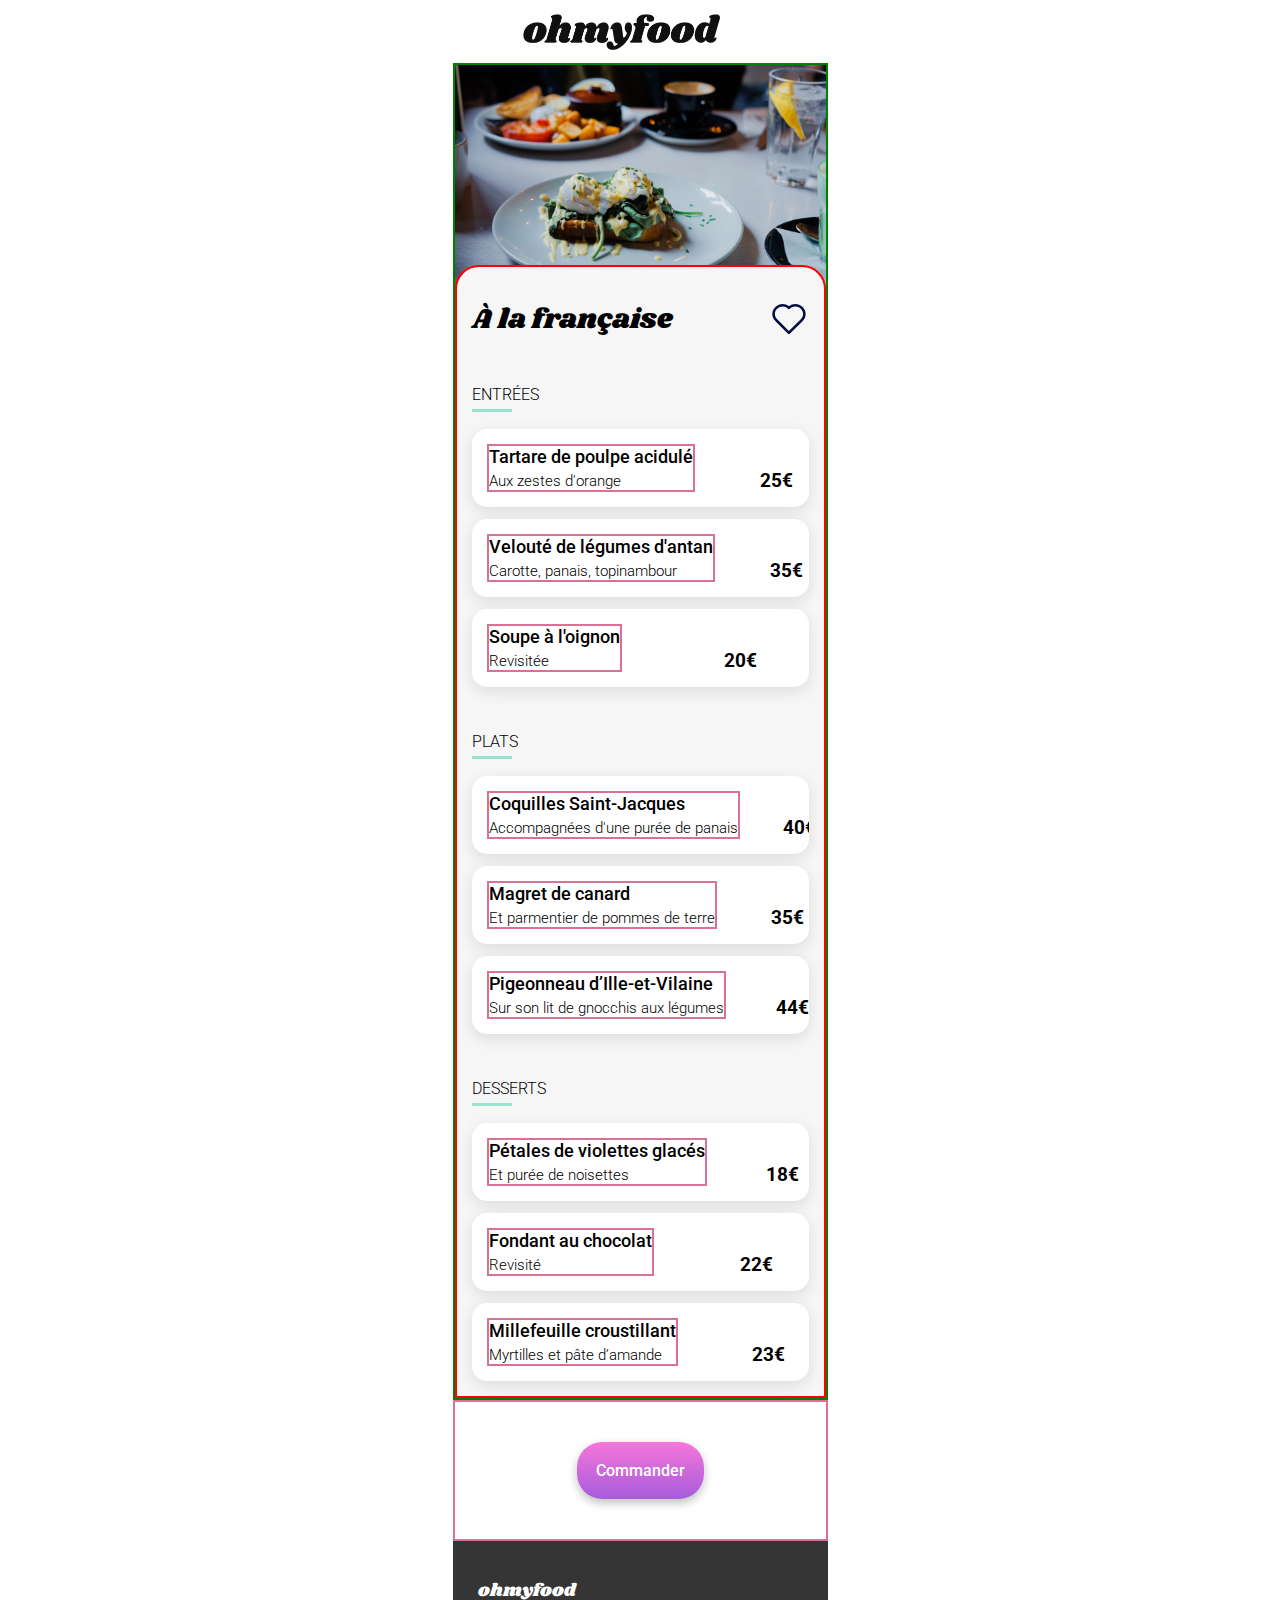
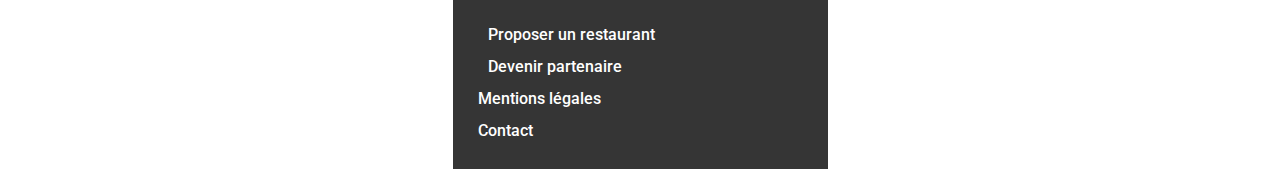
==== restaurants/aLaFrançaise.html @ f6ca4c50 "ajout des pages restaurants" ====
<!DOCTYPE html>
<html lang="en">
  <head>
    <meta charset="UTF-8" />
    <meta name="viewport" content="width=device-width, initial-scale=1.0" />
    <title>Ohmyfood À la française</title>
    <link rel="stylesheet" href="../assets/styles.css" />
    <link rel="preconnect" href="https://fonts.googleapis.com" />
    <link rel="preconnect" href="https://fonts.gstatic.com" crossorigin />
    <link
      href="https://fonts.googleapis.com/css2?family=Roboto:ital,wght@0,100;0,300;0,400;0,500;0,700;0,900;1,100;1,300;1,400;1,500;1,700;1,900&display=swap"
      rel="stylesheet"
    />
    <link
      rel="stylesheet"
      href="https://cdnjs.cloudflare.com/ajax/libs/font-awesome/6.2.1/css/all.min.css"
      integrity="sha512-MV7K8+y+gLIBoVD59lQIYicR65iaqukzvf/nwasF0nqhPay5w/9lJmVM2hMDcnK1OnMGCdVK+iQrJ7lzPJQd1w=="
      crossorigin="anonymous"
      referrerpolicy="no-referrer"
    />

    <link rel="preconnect" href="https://fonts.googleapis.com" />
    <link rel="preconnect" href="https://fonts.gstatic.com" crossorigin />
    <link
      href="https://fonts.googleapis.com/css2?family=Shrikhand&display=swap"
      rel="stylesheet"
    />
  </head>
  <body>
    <div class="main-container">
      <header>
        <div class="header_container">
          <a href="../index.html" class="header_container-link">
            <button type="button" class="btn_return">
              <i class="fa-solid fa-arrow-left fa-xl"></i>
            </button>
          </a>
          <img
            class="header_logo"
            src="../assets/images/logo/ohmyfood.png"
            alt="Logo ohmyfood"
          />
        </div>
      </header>
      <section class="menu_container">
        <div class="menu_container-img-2">
          <div class="menu_content">
            <div class="menu_content-like">
              <h1 class="menu_content-title">À la française</h1>
              <span class="heart-container">
                <svg
                  width="40px"
                  height="40px"
                  viewBox="0 0 24 24"
                  fill="none"
                  xmlns="http://www.w3.org/2000/svg"
                  class="empty-heart"
                >
                  <path
                    fill-rule="evenodd"
                    clip-rule="evenodd"
                    d="M11.3783 5.88622C9.66902 4.10486 6.79049 4.0794 4.92308 5.90387C4.91717 5.90965 4.91116 5.91534 4.90506 5.92092C3.09331 7.58038 3.06654 10.3577 4.92308 12.1716L4.92796 12.1763L11.9374 19.1469L19.0769 12.1716C19.0828 12.1658 19.0888 12.1601 19.0949 12.1545C20.9067 10.495 20.9335 7.71772 19.0769 5.90387C17.2195 4.08919 14.3268 4.08919 12.4694 5.90387C12.3227 6.04722 12.125 6.12596 11.9202 6.12264C11.7154 6.11933 11.5204 6.03424 11.3783 5.88622ZM11.9465 4.31813C9.59468 2.40387 6.12292 2.58601 3.85838 4.79012C1.36802 7.08049 1.39686 10.8778 3.84702 13.2742C3.84785 13.275 3.84869 13.2759 3.84952 13.2767L11.391 20.7763C11.689 21.0727 12.1688 21.0748 12.4694 20.7811L20.1419 13.2851C22.6328 10.9939 22.603 7.19491 20.1505 4.79876C17.8724 2.57305 14.397 2.41284 11.9465 4.31813Z"
                    fill="#030D45"
                  />
                </svg>
                <svg
                  class="full-heart"
                  width="40px"
                  height="40px"
                  viewBox="0 0 24 24"
                  fill="none"
                  xmlns="http://www.w3.org/2000/svg"
                >
                  <defs>
                    <linearGradient
                      id="gradient"
                      gradientUnits="userSpaceOnUse"
                    >
                      <stop offset="0" style="stop-color: purple" />
                      <stop offset="1" style="stop-color: pink" />
                    </linearGradient>
                    <mask
                      id="heart-icon-mask"
                      maskUnits="userSpaceOnUse"
                      x="0"
                      y="0"
                      width="512"
                      height="512"
                    >
                      <path
                        d="M22 9.07503C22 10.7199 21.2857 12.1591 20.1633 13.2899L12.5102 20.7944C12.3061 20.8972 12.2041 21 12 21C11.7959 21 11.5918 20.8972 11.4898 20.7944L3.83673 13.1871C2.71429 12.0563 2 10.5142 2 8.86943C2 7.3274 2.71429 5.88818 3.83673 4.75737C5.06122 3.62655 6.59184 2.90694 8.22449 3.00974C9.55102 3.00974 10.7755 3.52375 11.7959 4.34616C14.2449 2.39293 17.7143 2.59853 19.9592 4.86017C21.2857 5.88818 22 7.4302 22 9.07503Z"
                        fill="white"
                      />
                    </mask>
                  </defs>
                  <g mask="url(#heart-icon-mask)">
                    <rect
                      x="0"
                      y="0"
                      width="512"
                      height="512"
                      fill="rgba(255, 192, 203,0.5)"
                    />
                    <rect
                      class="heart-gradient"
                      x="0"
                      y="0"
                      width="512"
                      height="512"
                      fill="url(#gradient)"
                    />
                  </g>
                </svg>
              </span>
            </div>
            <div class="menu_content-entrees">
              <h2 class="section_title-menu">Entrées</h2>
              <div class="menu_content-card">
                <div class="menu_content-card-title">
                  <h2 class="menu_content-name">Tartare de poulpe acidulé</h2>
                  <p>Aux zestes d'orange</p>
                </div>
                <h3>25€</h3>
                <div class="menu_animation">
                  <i class="fa-regular fa-circle-check fa-xl"></i>
                </div>
              </div>
              <div class="menu_content-card">
                <div class="menu_content-card-title">
                  <h2 class="menu_content-name">Velouté de légumes d'antan</h2>
                  <p>Carotte, panais, topinambour</p>
                </div>
                <h3>35€</h3>
                <div class="menu_animation">
                  <i class="fa-regular fa-circle-check fa-xl"></i>
                </div>
              </div>
              <div class="menu_content-card">
                <div class="menu_content-card-title">
                  <h2 class="menu_content-name">Soupe à l'oignon</h2>
                  <p>Revisitée</p>
                </div>
                <h3>20€</h3>
                <div class="menu_animation">
                  <i class="fa-regular fa-circle-check fa-xl"></i>
                </div>
              </div>
            </div>
            <div class="menu_content-plats">
              <h2 class="section_title-menu">Plats</h2>
              <div class="menu_content-card">
                <div class="menu_content-card-title">
                  <h2 class="menu_content-name">Coquilles Saint-Jacques</h2>
                  <p>Accompagnées d'une purée de panais</p>
                </div>
                <h3>40€</h3>
                <div class="menu_animation">
                  <i class="fa-regular fa-circle-check fa-xl"></i>
                </div>
              </div>
              <div class="menu_content-card">
                <div class="menu_content-card-title">
                  <h2 class="menu_content-name">Magret de canard</h2>
                  <p>Et parmentier de pommes de terre</p>
                </div>
                <h3>35€</h3>
                <div class="menu_animation">
                  <i class="fa-regular fa-circle-check fa-xl"></i>
                </div>
              </div>
              <div class="menu_content-card">
                <div class="menu_content-card-title">
                  <h2 class="menu_content-name">
                    Pigeonneau d’Ille-et-Vilaine
                  </h2>
                  <p>Sur son lit de gnocchis aux légumes</p>
                </div>
                <h3>44€</h3>
                <div class="menu_animation">
                  <i class="fa-regular fa-circle-check fa-xl"></i>
                </div>
              </div>
            </div>

            <div class="menu_content-desserts">
              <h2 class="section_title-menu">Desserts</h2>
              <div class="menu_content-card">
                <div class="menu_content-card-title">
                  <h2 class="menu_content-name">Pétales de violettes glacés</h2>
                  <p>Et purée de noisettes</p>
                </div>
                <h3>18€</h3>
                <div class="menu_animation">
                  <i class="fa-regular fa-circle-check fa-xl"></i>
                </div>
              </div>
              <div class="menu_content-card">
                <div class="menu_content-card-title">
                  <h2 class="menu_content-name">Fondant au chocolat</h2>
                  <p>Revisité</p>
                </div>
                <h3>22€</h3>
                <div class="menu_animation">
                  <i class="fa-regular fa-circle-check fa-xl"></i>
                </div>
              </div>
              <div class="menu_content-card">
                <div class="menu_content-card-title">
                  <h2 class="menu_content-name">Millefeuille croustillant</h2>
                  <p>Myrtilles et pâte d’amande</p>
                </div>
                <h3>23€</h3>
                <div class="menu_animation">
                  <i class="fa-regular fa-circle-check fa-xl"></i>
                </div>
              </div>
            </div>
          </div>
        </div>
      </section>
      <div class="btn_commander">
        <button id="Commander_btn" class="btn" type="button">Commander</button>
      </div>
      <footer class="footer_container">
        <div class="footer_content">
          <h2>ohmyfood</h2>
          <ul>
            <li>
              <i class="fa-solid fa-utensils"></i
              ><a href="#">Proposer un restaurant</a>
            </li>
            <li>
              <i class="fa-solid fa-handshake-angle"></i
              ><a href="#">Devenir partenaire</a>
            </li>
            <li><a href="#">Mentions légales</a></li>
            <li><a href="#">Contact</a></li>
          </ul>
        </div>
      </footer>
    </div>
  </body>
</html>
---- assets/styles.css ----
@charset "UTF-8";
/**Général**/
* {
  font-family: "Roboto", sans-serif;
}

:root {
  --main-color: #9356DC;
  --secondary-color: #FF79DA;
  --accent-color: #99E2D0;
  --green-font-color: #008766;
  --filter-color: #F6F6F6;
  --detail-color: #7E7E7E;
  --footer-color: #353535;
}

body {
  margin: 0 auto;
  padding: 0;
}

.main-container {
  max-width: 375px;
  margin: 0 auto;
  box-sizing: border-box;
}

.btn {
  border: none;
  color: white;
  text-align: center;
  border-radius: 25px;
  font-size: 16px;
  font-style: normal;
  font-weight: 500;
  line-height: normal;
  padding: 19px;
  background: linear-gradient(var(--secondary-color) -11.44%, var(--main-color) 123.93%);
  /* Shadow/Button */
  box-shadow: 0px 4px 10px 0px rgba(0, 0, 0, 0.25);
  cursor: pointer;
}

.btn:hover {
  transition: 1s;
  opacity: 0.8;
}

.section_title {
  font-size: 24px;
  font-style: normal;
  font-weight: 700;
  line-height: normal;
}

a {
  text-decoration: none;
}

/***********ACCUEIL**********/
/**Header**/
.header {
  width: 100%;
  display: flex;
  align-items: center;
  justify-content: center;
  padding: 14px 0 14px;
}
.header_logo {
  width: 197px;
  height: 36px;
  padding: 14px 19px 0px 16px;
  gap: 10px;
}
.header_nav-location {
  width: 100%;
  display: flex;
  justify-content: center;
  align-items: center;
  background: linear-gradient(0deg, rgba(0, 0, 0, 0.2) 0%, rgba(0, 0, 0, 0.2) 100%);
  gap: 18px;
}
.header_nav {
  width: 100%;
  display: flex;
  flex-direction: column;
  justify-content: center;
  align-items: center;
  text-align: center;
  background-color: var(--filter-color);
  box-sizing: border-box;
}
.header_nav h1 {
  font-size: 24px;
  font-weight: 700;
}
.header_nav p {
  font-size: 18px;
  font-style: normal;
  font-weight: 300;
  line-height: normal;
}

/**Fonctionnement de l'application**/
.section_fonction {
  width: 100%;
  box-sizing: border-box;
  margin: 48px 0 68px;
}
.section_fonction-container {
  padding: 0 20px;
}
.section_fonction-content {
  width: 100%;
  display: flex;
  flex-direction: column;
  align-items: center;
  justify-content: center;
  box-sizing: border-box;
}
.section_fonction-content p:first-child {
  font-size: 14px;
  color: white;
  text-align: center;
}
.section_fonction-content-choice {
  background-color: var(--filter-color);
  margin-left: 10px;
  margin-bottom: 20px;
  padding: 0 20px;
  position: relative;
  width: calc(100% - 10px);
  display: flex;
  align-items: center;
  justify-content: center;
  border-radius: 24px;
  text-align: center;
  box-sizing: border-box;
  /*box shadow*/
  box-shadow: 0px 4px 15px 0px rgba(0, 0, 0, 0.15);
}
.section_fonction-content-choice p {
  font-weight: 500;
  font-size: 16px;
  font-style: normal;
}
.section_fonction-content-choice .fa-solid {
  display: flex;
  justify-content: center;
  align-items: center;
  padding-right: 20px;
}
.section_fonction-content-choice .fa-solid[name=fa-store] {
  color: var(--main-color);
}

.rounded-container {
  position: absolute;
  left: -10px;
  display: flex;
  justify-content: center;
  align-items: center;
}

.rounded {
  height: 20px;
  width: 20px;
  border-radius: 24px;
  background-color: var(--main-color);
  display: flex;
  justify-content: center;
  align-items: center;
}

/*La partie restaurants*/
.section_restaurants {
  width: 100%;
  padding: 50px 20px;
  box-sizing: border-box;
  background-color: var(--filter-color);
}
.section_restaurants-content {
  width: 100%;
  display: flex;
  flex-direction: column;
  justify-content: center;
  align-items: center;
  gap: 18px;
  box-sizing: border-box;
  border: 2px solid pink;
}
.section_restaurants_card {
  cursor: pointer;
  width: 100%;
  background-color: white;
  box-sizing: border-box;
  border-radius: 15px;
  display: flex;
  justify-content: center;
  flex-direction: column;
  position: relative;
  border: 2px solid green;
}
.section_restaurants_card img {
  object-fit: cover;
  height: 230px;
  border-radius: 15px 15px 0 0;
}
.section_restaurants_card-info {
  display: flex;
  color: black;
  justify-content: space-between;
  padding: 13px;
  border: 2px solid yellow;
}
.section_restaurants_card-info p {
  margin: 0;
}

.section_title-card {
  font-size: 18px;
  font-style: normal;
  font-weight: 700;
  line-height: normal;
  margin: 0;
}

/*Bouton nouveau dans la partie restaurants*/
.btn_container {
  position: absolute;
  display: flex;
  justify-content: flex-end;
}

.btn_new {
  border: none;
  background-color: var(--accent-color);
  color: var(--green-font-color);
  width: 80px;
  height: 29px;
}

/*Les boutons like dans la partie restaurants*/
/** debut Footer **/
.footer_container {
  background-color: var(--footer-color);
}

.footer_content {
  padding: 22px 25px;
  /*couleur des icones*/
}
.footer_content h2 {
  color: white;
  font-family: Shrikhand;
  font-size: 18px;
  font-style: normal;
  font-weight: 400;
  line-height: normal;
}
.footer_content ul {
  margin: 0;
  padding: 0;
}
.footer_content ul li {
  list-style: none;
}
.footer_content ul li a {
  color: white;
  text-decoration: none;
  line-height: normal;
  font-size: 16px;
  font-style: normal;
  font-weight: 500;
  line-height: normal;
  line-height: 2em;
}
.footer_content .fa-solid {
  color: white;
  padding-right: 10px;
}

/** fin Footer **/
/***********FIN**ACCUEIL**********/
/***** PAGE RESTAURANTS  *****/
/*Bouton pour retourner à la page d'accueil*/
.header_container-link .btn_return {
  border: none;
  background-color: white;
  cursor: pointer;
}
.header_container-link .btn_return .fa-solid {
  color: black;
}

/**Header**/
.header_container {
  display: flex;
  justify-self: baseline;
  gap: 42px;
  height: 63px;
}
.header_container-link {
  display: flex;
}

/*** Image de fond du site ***/
/*image du restaurant la palette du gout*/
.menu_container-img {
  background-image: url("../assets/images/restaurants/jay-wennington-N_Y88TWmGwA-unsplash.jpg");
  background-size: contain;
  box-sizing: border-box;
  /*image du restaurant la note enchantée*/
  /*image du restaurant A la française*/
  /*image du restaurant Le délice des sens*/
}
.menu_container-img-1 {
  background-image: url("../assets/images/restaurants/stil-u2Lp8tXIcjw-unsplash.jpg");
  background-size: contain;
  background-position: center;
  box-sizing: border-box;
}
.menu_container-img-2 {
  background-image: url("../assets/images/restaurants/toa-heftiba-DQKerTsQwi0-unsplash.jpg");
  background-size: contain;
  box-sizing: border-box;
}
.menu_container-img-3 {
  background-image: url("../assets/images/restaurants/louis-hansel-shotsoflouis-qNBGVyOCY8Q-unsplash.jpg");
  background-size: contain;
  box-sizing: border-box;
}

/*La partie restaurant favoris(bouton like)*/
.heart-container {
  position: initial;
  right: 1rem;
  top: 80%;
}

.empty-heart {
  display: block;
}

.full-heart {
  display: none;
}

.heart-container:hover .empty-heart {
  display: none;
}

.heart-container:hover .full-heart {
  display: block;
}

.heart-gradient {
  opacity: 0;
  display: inline-block;
  -webkit-transition: opacity 2s ease;
  transition: opacity 2s ease;
}

.heart-gradient:hover {
  opacity: 1;
}

.menu_content-like {
  display: flex;
  width: 100%;
  justify-content: space-between;
}
.menu_content-like h1 {
  margin: 0;
}

/*La partie menu*/
/*Les titres*/
.menu_content-title {
  font-family: Shrikhand;
  font-size: 28px;
  font-style: normal;
  font-weight: 400;
  line-height: normal;
}

.section_title-menu {
  font-family: Roboto;
  font-size: 16px;
  font-style: normal;
  font-weight: 300;
  line-height: normal;
  text-transform: uppercase;
  border-bottom: 3px solid var(--accent-color);
  padding: 5px 0;
  margin-top: 0;
  margin-bottom: 5px;
  width: 40px;
}

.menu_container {
  width: 100%;
  box-sizing: border-box;
  display: flex;
  flex-direction: column;
  border: 2px solid green;
}

.menu_content {
  background-color: var(--filter-color);
  border-radius: 24px 24px 0 0;
  display: flex;
  flex-direction: column;
  justify-content: center;
  align-items: center;
  box-sizing: border-box;
  width: 100%;
  gap: 40px;
  padding: 15px;
  padding-top: 32px;
  margin-top: 200px;
  border: 2px solid red;
  /*entrées*/
  /*Plats*/
  /*Desserts*/
  /*Le prix*/
}
.menu_content-card {
  display: flex;
  justify-content: center;
  align-items: flex-end;
  justify-content: space-between;
  background-color: white;
  width: 100%;
  border-radius: 15px;
  box-sizing: border-box;
  /*box shadow*/
  box-shadow: 0px 4.011px 15.043px 0px rgba(0, 0, 0, 0.1);
  overflow: hidden;
}
.menu_content-entrees {
  width: 100%;
  box-sizing: border-box;
  display: flex;
  flex-direction: column;
  gap: 12px;
}
.menu_content-plats {
  width: 100%;
  box-sizing: border-box;
  display: flex;
  flex-direction: column;
  gap: 12px;
}
.menu_content-desserts {
  width: 100%;
  box-sizing: border-box;
  display: flex;
  flex-direction: column;
  gap: 12px;
}
.menu_content-name {
  overflow: hidden;
  text-overflow: ellipsis;
  white-space: nowrap;
  font-family: Roboto;
  font-size: 18px;
  font-style: normal;
  font-weight: 500;
  line-height: normal;
  margin-bottom: 5px;
  margin-top: 0;
}
.menu_content-card-title p {
  overflow: hidden;
  text-overflow: ellipsis;
  white-space: nowrap;
  font-family: Roboto;
  font-size: 15px;
  font-style: normal;
  font-weight: 300;
  line-height: normal;
  margin: 0;
}
.menu_content h3 {
  margin: 15px;
}

/*test*/
.menu_content-card-title {
  margin: 15px 0 15px 15px;
  border: 2px solid palevioletred;
  overflow: hidden;
}

/*Le bouton commander*/
.btn_commander {
  display: flex;
  flex-direction: column;
  align-items: center;
  justify-content: center;
  padding: 40px 0;
  border: 2px solid palevioletred;
}

/*test*/
/*Animations pour selectionner les plats*/
.menu_animation {
  transition: 1s;
  margin-right: -50px;
  background-color: var(--accent-color);
  color: white;
  border-radius: 0 15px 15px 0;
  display: flex;
  align-items: center;
  justify-content: center;
}

.menu_content-card:hover .menu_animation {
  margin-right: 0;
  width: 50px;
  height: 80px;
}

/*
@media (min-width: 767.98px) {} *//*# sourceMappingURL=styles.css.map */
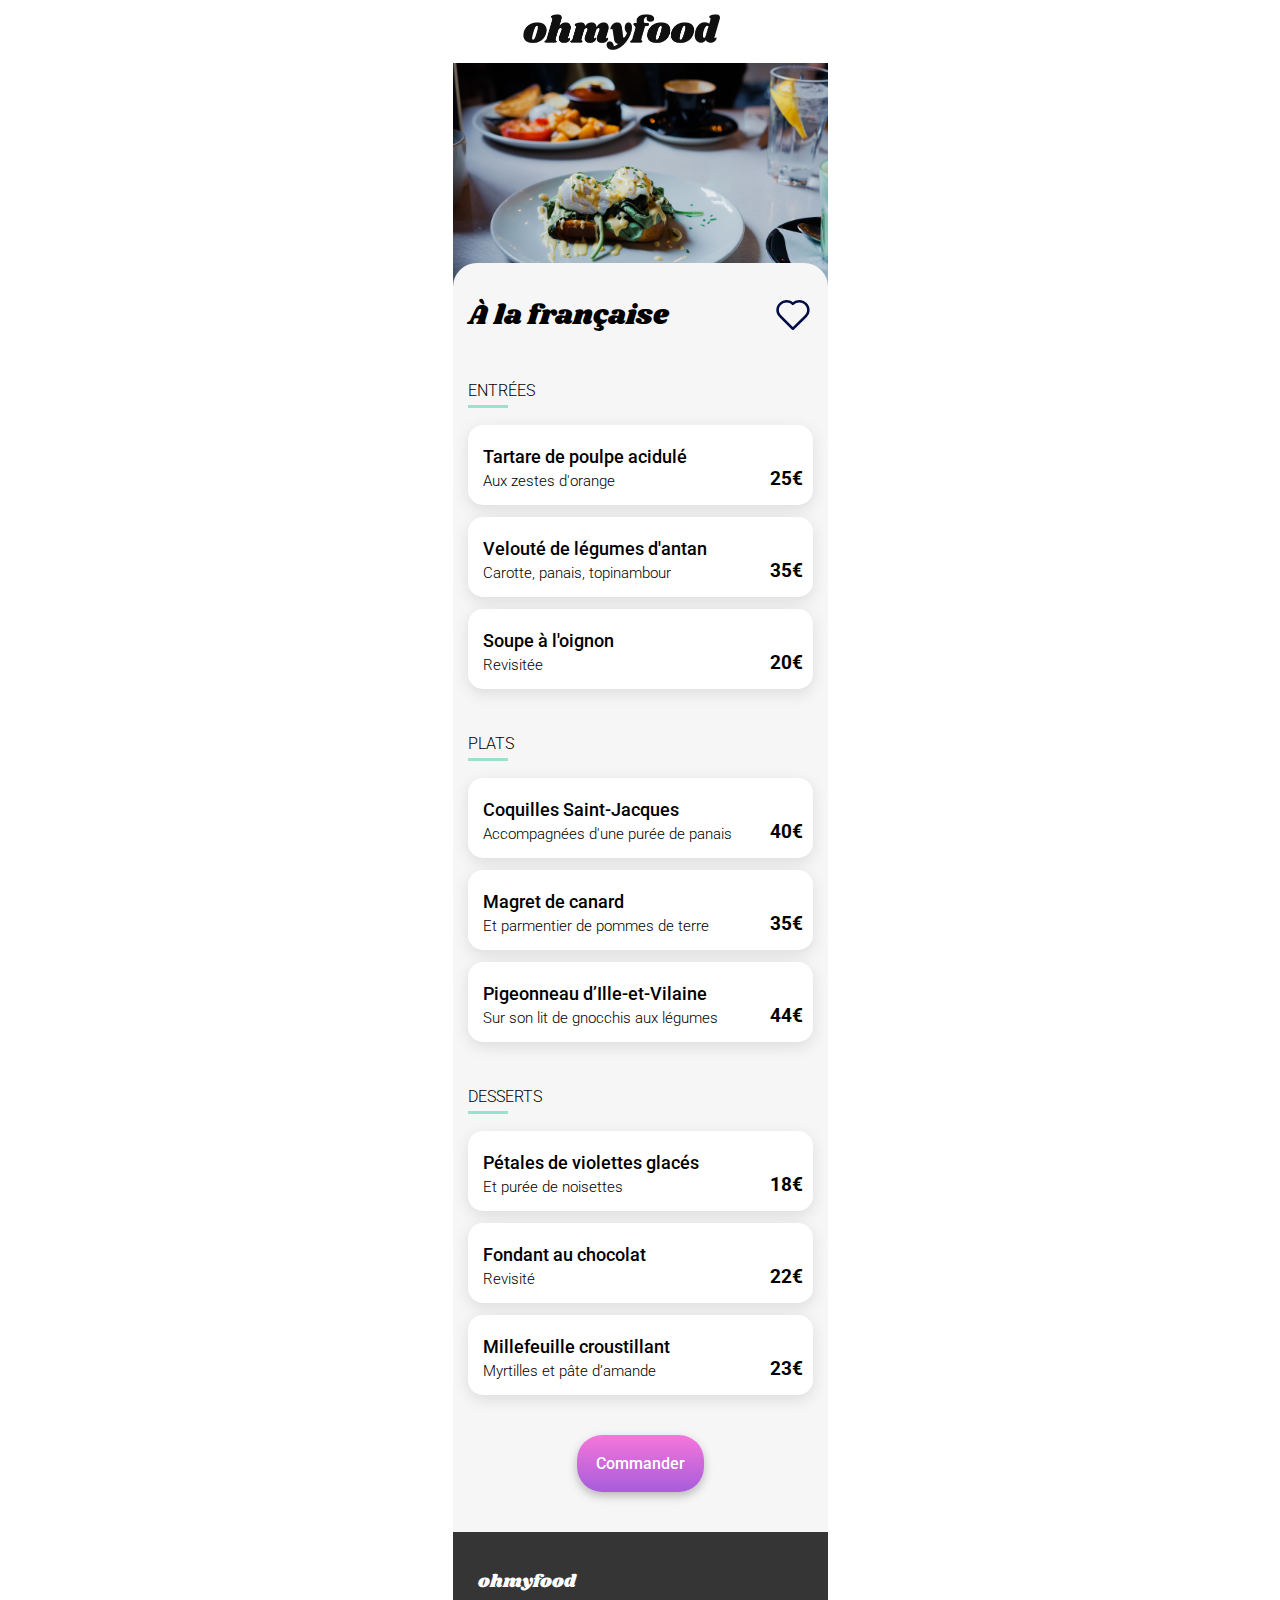
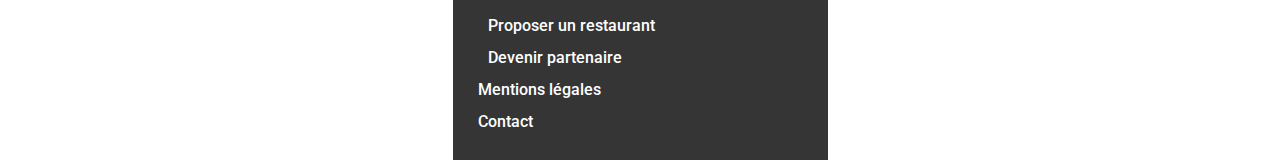
==== commit b9eb8aef: "ajout modifications hover et le bouton commander" ====
--- a/restaurants/aLaFrançaise.html
+++ b/restaurants/aLaFrançaise.html
@@ -116,31 +116,39 @@
             <div class="menu_content-entrees">
               <h2 class="section_title-menu">Entrées</h2>
               <div class="menu_content-card">
-                <div class="menu_content-card-title">
-                  <h2 class="menu_content-name">Tartare de poulpe acidulé</h2>
-                  <p>Aux zestes d'orange</p>
-                </div>
-                <h3>25€</h3>
-                <div class="menu_animation">
-                  <i class="fa-regular fa-circle-check fa-xl"></i>
-                </div>
-              </div>
-              <div class="menu_content-card">
-                <div class="menu_content-card-title">
-                  <h2 class="menu_content-name">Velouté de légumes d'antan</h2>
-                  <p>Carotte, panais, topinambour</p>
-                </div>
-                <h3>35€</h3>
-                <div class="menu_animation">
-                  <i class="fa-regular fa-circle-check fa-xl"></i>
-                </div>
-              </div>
-              <div class="menu_content-card">
-                <div class="menu_content-card-title">
-                  <h2 class="menu_content-name">Soupe à l'oignon</h2>
-                  <p>Revisitée</p>
-                </div>
-                <h3>20€</h3>
+                <div class="menu_content-card-container">
+                  <div class="menu_content-card-title">
+                    <h2 class="menu_content-name">Tartare de poulpe acidulé</h2>
+                    <p>Aux zestes d'orange</p>
+                  </div>
+                  <h3>25€</h3>
+                </div>
+                <div class="menu_animation">
+                  <i class="fa-regular fa-circle-check fa-xl"></i>
+                </div>
+              </div>
+              <div class="menu_content-card">
+                <div class="menu_content-card-container">
+                  <div class="menu_content-card-title">
+                    <h2 class="menu_content-name">
+                      Velouté de légumes d'antan
+                    </h2>
+                    <p>Carotte, panais, topinambour</p>
+                  </div>
+                  <h3>35€</h3>
+                </div>
+                <div class="menu_animation">
+                  <i class="fa-regular fa-circle-check fa-xl"></i>
+                </div>
+              </div>
+              <div class="menu_content-card">
+                <div class="menu_content-card-container">
+                  <div class="menu_content-card-title">
+                    <h2 class="menu_content-name">Soupe à l'oignon</h2>
+                    <p>Revisitée</p>
+                  </div>
+                  <h3>20€</h3>
+                </div>
                 <div class="menu_animation">
                   <i class="fa-regular fa-circle-check fa-xl"></i>
                 </div>
@@ -149,33 +157,39 @@
             <div class="menu_content-plats">
               <h2 class="section_title-menu">Plats</h2>
               <div class="menu_content-card">
-                <div class="menu_content-card-title">
-                  <h2 class="menu_content-name">Coquilles Saint-Jacques</h2>
-                  <p>Accompagnées d'une purée de panais</p>
-                </div>
-                <h3>40€</h3>
-                <div class="menu_animation">
-                  <i class="fa-regular fa-circle-check fa-xl"></i>
-                </div>
-              </div>
-              <div class="menu_content-card">
-                <div class="menu_content-card-title">
-                  <h2 class="menu_content-name">Magret de canard</h2>
-                  <p>Et parmentier de pommes de terre</p>
-                </div>
-                <h3>35€</h3>
-                <div class="menu_animation">
-                  <i class="fa-regular fa-circle-check fa-xl"></i>
-                </div>
-              </div>
-              <div class="menu_content-card">
-                <div class="menu_content-card-title">
-                  <h2 class="menu_content-name">
-                    Pigeonneau d’Ille-et-Vilaine
-                  </h2>
-                  <p>Sur son lit de gnocchis aux légumes</p>
-                </div>
-                <h3>44€</h3>
+                <div class="menu_content-card-container">
+                  <div class="menu_content-card-title">
+                    <h2 class="menu_content-name">Coquilles Saint-Jacques</h2>
+                    <p>Accompagnées d'une purée de panais</p>
+                  </div>
+                  <h3>40€</h3>
+                </div>
+                <div class="menu_animation">
+                  <i class="fa-regular fa-circle-check fa-xl"></i>
+                </div>
+              </div>
+              <div class="menu_content-card">
+                <div class="menu_content-card-container">
+                  <div class="menu_content-card-title">
+                    <h2 class="menu_content-name">Magret de canard</h2>
+                    <p>Et parmentier de pommes de terre</p>
+                  </div>
+                  <h3>35€</h3>
+                </div>
+                <div class="menu_animation">
+                  <i class="fa-regular fa-circle-check fa-xl"></i>
+                </div>
+              </div>
+              <div class="menu_content-card">
+                <div class="menu_content-card-container">
+                  <div class="menu_content-card-title">
+                    <h2 class="menu_content-name">
+                      Pigeonneau d’Ille-et-Vilaine
+                    </h2>
+                    <p>Sur son lit de gnocchis aux légumes</p>
+                  </div>
+                  <h3>44€</h3>
+                </div>
                 <div class="menu_animation">
                   <i class="fa-regular fa-circle-check fa-xl"></i>
                 </div>
@@ -185,42 +199,50 @@
             <div class="menu_content-desserts">
               <h2 class="section_title-menu">Desserts</h2>
               <div class="menu_content-card">
-                <div class="menu_content-card-title">
-                  <h2 class="menu_content-name">Pétales de violettes glacés</h2>
-                  <p>Et purée de noisettes</p>
-                </div>
-                <h3>18€</h3>
-                <div class="menu_animation">
-                  <i class="fa-regular fa-circle-check fa-xl"></i>
-                </div>
-              </div>
-              <div class="menu_content-card">
-                <div class="menu_content-card-title">
-                  <h2 class="menu_content-name">Fondant au chocolat</h2>
-                  <p>Revisité</p>
-                </div>
-                <h3>22€</h3>
-                <div class="menu_animation">
-                  <i class="fa-regular fa-circle-check fa-xl"></i>
-                </div>
-              </div>
-              <div class="menu_content-card">
-                <div class="menu_content-card-title">
-                  <h2 class="menu_content-name">Millefeuille croustillant</h2>
-                  <p>Myrtilles et pâte d’amande</p>
-                </div>
-                <h3>23€</h3>
-                <div class="menu_animation">
-                  <i class="fa-regular fa-circle-check fa-xl"></i>
-                </div>
-              </div>
-            </div>
+                <div class="menu_content-card-container">
+                  <div class="menu_content-card-title">
+                    <h2 class="menu_content-name">
+                      Pétales de violettes glacés
+                    </h2>
+                    <p>Et purée de noisettes</p>
+                  </div>
+                  <h3>18€</h3>
+                </div>
+                <div class="menu_animation">
+                  <i class="fa-regular fa-circle-check fa-xl"></i>
+                </div>
+              </div>
+              <div class="menu_content-card">
+                <div class="menu_content-card-container">
+                  <div class="menu_content-card-title">
+                    <h2 class="menu_content-name">Fondant au chocolat</h2>
+                    <p>Revisité</p>
+                  </div>
+                  <h3>22€</h3>
+                </div>
+                <div class="menu_animation">
+                  <i class="fa-regular fa-circle-check fa-xl"></i>
+                </div>
+              </div>
+              <div class="menu_content-card">
+                <div class="menu_content-card-container">
+                  <div class="menu_content-card-title">
+                    <h2 class="menu_content-name">Millefeuille croustillant</h2>
+                    <p>Myrtilles et pâte d’amande</p>
+                  </div>
+                  <h3>23€</h3>
+                </div>
+                <div class="menu_animation">
+                  <i class="fa-regular fa-circle-check fa-xl"></i>
+                </div>
+              </div>
+            </div>
+            <button id="Commander_btn" class="btn" type="button">
+              Commander
+            </button>
           </div>
         </div>
       </section>
-      <div class="btn_commander">
-        <button id="Commander_btn" class="btn" type="button">Commander</button>
-      </div>
       <footer class="footer_container">
         <div class="footer_content">
           <h2>ohmyfood</h2>
--- a/assets/styles.css
+++ b/assets/styles.css
@@ -89,6 +89,7 @@
   text-align: center;
   background-color: var(--filter-color);
   box-sizing: border-box;
+  padding-bottom: 15px;
 }
 .header_nav h1 {
   font-size: 24px;
@@ -156,6 +157,7 @@
 
 .rounded-container {
   position: absolute;
+  height: 100%;
   left: -10px;
   display: flex;
   justify-content: center;
@@ -187,7 +189,6 @@
   align-items: center;
   gap: 18px;
   box-sizing: border-box;
-  border: 2px solid pink;
 }
 .section_restaurants_card {
   cursor: pointer;
@@ -199,7 +200,6 @@
   justify-content: center;
   flex-direction: column;
   position: relative;
-  border: 2px solid green;
 }
 .section_restaurants_card img {
   object-fit: cover;
@@ -211,7 +211,6 @@
   color: black;
   justify-content: space-between;
   padding: 13px;
-  border: 2px solid yellow;
 }
 .section_restaurants_card-info p {
   margin: 0;
@@ -228,8 +227,8 @@
 /*Bouton nouveau dans la partie restaurants*/
 .btn_container {
   position: absolute;
-  display: flex;
-  justify-content: flex-end;
+  top: 10px;
+  right: 10px;
 }
 
 .btn_new {
@@ -309,7 +308,6 @@
 .menu_container-img {
   background-image: url("../assets/images/restaurants/jay-wennington-N_Y88TWmGwA-unsplash.jpg");
   background-size: contain;
-  box-sizing: border-box;
   /*image du restaurant la note enchantée*/
   /*image du restaurant A la française*/
   /*image du restaurant Le délice des sens*/
@@ -317,21 +315,17 @@
 .menu_container-img-1 {
   background-image: url("../assets/images/restaurants/stil-u2Lp8tXIcjw-unsplash.jpg");
   background-size: contain;
-  background-position: center;
-  box-sizing: border-box;
 }
 .menu_container-img-2 {
   background-image: url("../assets/images/restaurants/toa-heftiba-DQKerTsQwi0-unsplash.jpg");
   background-size: contain;
-  box-sizing: border-box;
 }
 .menu_container-img-3 {
   background-image: url("../assets/images/restaurants/louis-hansel-shotsoflouis-qNBGVyOCY8Q-unsplash.jpg");
   background-size: contain;
-  box-sizing: border-box;
-}
-
-/*La partie restaurant favoris(bouton like)*/
+}
+
+/*Les boutons like*/
 .heart-container {
   position: initial;
   right: 1rem;
@@ -403,7 +397,6 @@
   box-sizing: border-box;
   display: flex;
   flex-direction: column;
-  border: 2px solid green;
 }
 
 .menu_content {
@@ -418,8 +411,8 @@
   gap: 40px;
   padding: 15px;
   padding-top: 32px;
+  padding-bottom: 40px;
   margin-top: 200px;
-  border: 2px solid red;
   /*entrées*/
   /*Plats*/
   /*Desserts*/
@@ -434,8 +427,18 @@
   width: 100%;
   border-radius: 15px;
   box-sizing: border-box;
+  overflow: hidden;
   /*box shadow*/
   box-shadow: 0px 4.011px 15.043px 0px rgba(0, 0, 0, 0.1);
+}
+.menu_content-card-container {
+  display: flex;
+  align-items: flex-end;
+  justify-content: space-between;
+  width: 100%;
+  gap: 15px;
+  padding: 15px;
+  width: 100%;
   overflow: hidden;
 }
 .menu_content-entrees {
@@ -483,44 +486,40 @@
   margin: 0;
 }
 .menu_content h3 {
-  margin: 15px;
+  margin: 0;
 }
 
 /*test*/
 .menu_content-card-title {
-  margin: 15px 0 15px 15px;
-  border: 2px solid palevioletred;
   overflow: hidden;
-}
-
-/*Le bouton commander*/
-.btn_commander {
-  display: flex;
-  flex-direction: column;
-  align-items: center;
-  justify-content: center;
-  padding: 40px 0;
-  border: 2px solid palevioletred;
 }
 
 /*test*/
 /*Animations pour selectionner les plats*/
 .menu_animation {
-  transition: 1s;
-  margin-right: -50px;
   background-color: var(--accent-color);
   color: white;
+  width: 80px;
+  height: 80px;
+  display: flex;
+  justify-content: center;
+  align-items: center;
+  margin-right: -80px;
+  /*
+  background-color: var(--accent-color);
+  color: white;
   border-radius: 0 15px 15px 0;
-  display: flex;
-  align-items: center;
-  justify-content: center;
+
+  */
 }
 
 .menu_content-card:hover .menu_animation {
   margin-right: 0;
-  width: 50px;
-  height: 80px;
 }
 
 /*
-@media (min-width: 767.98px) {} *//*# sourceMappingURL=styles.css.map */+@media (min-width: 767.98px) {} 
+
+   transition: 1s;
+    margin: 0;
+    margin-right: -80px;*//*# sourceMappingURL=styles.css.map */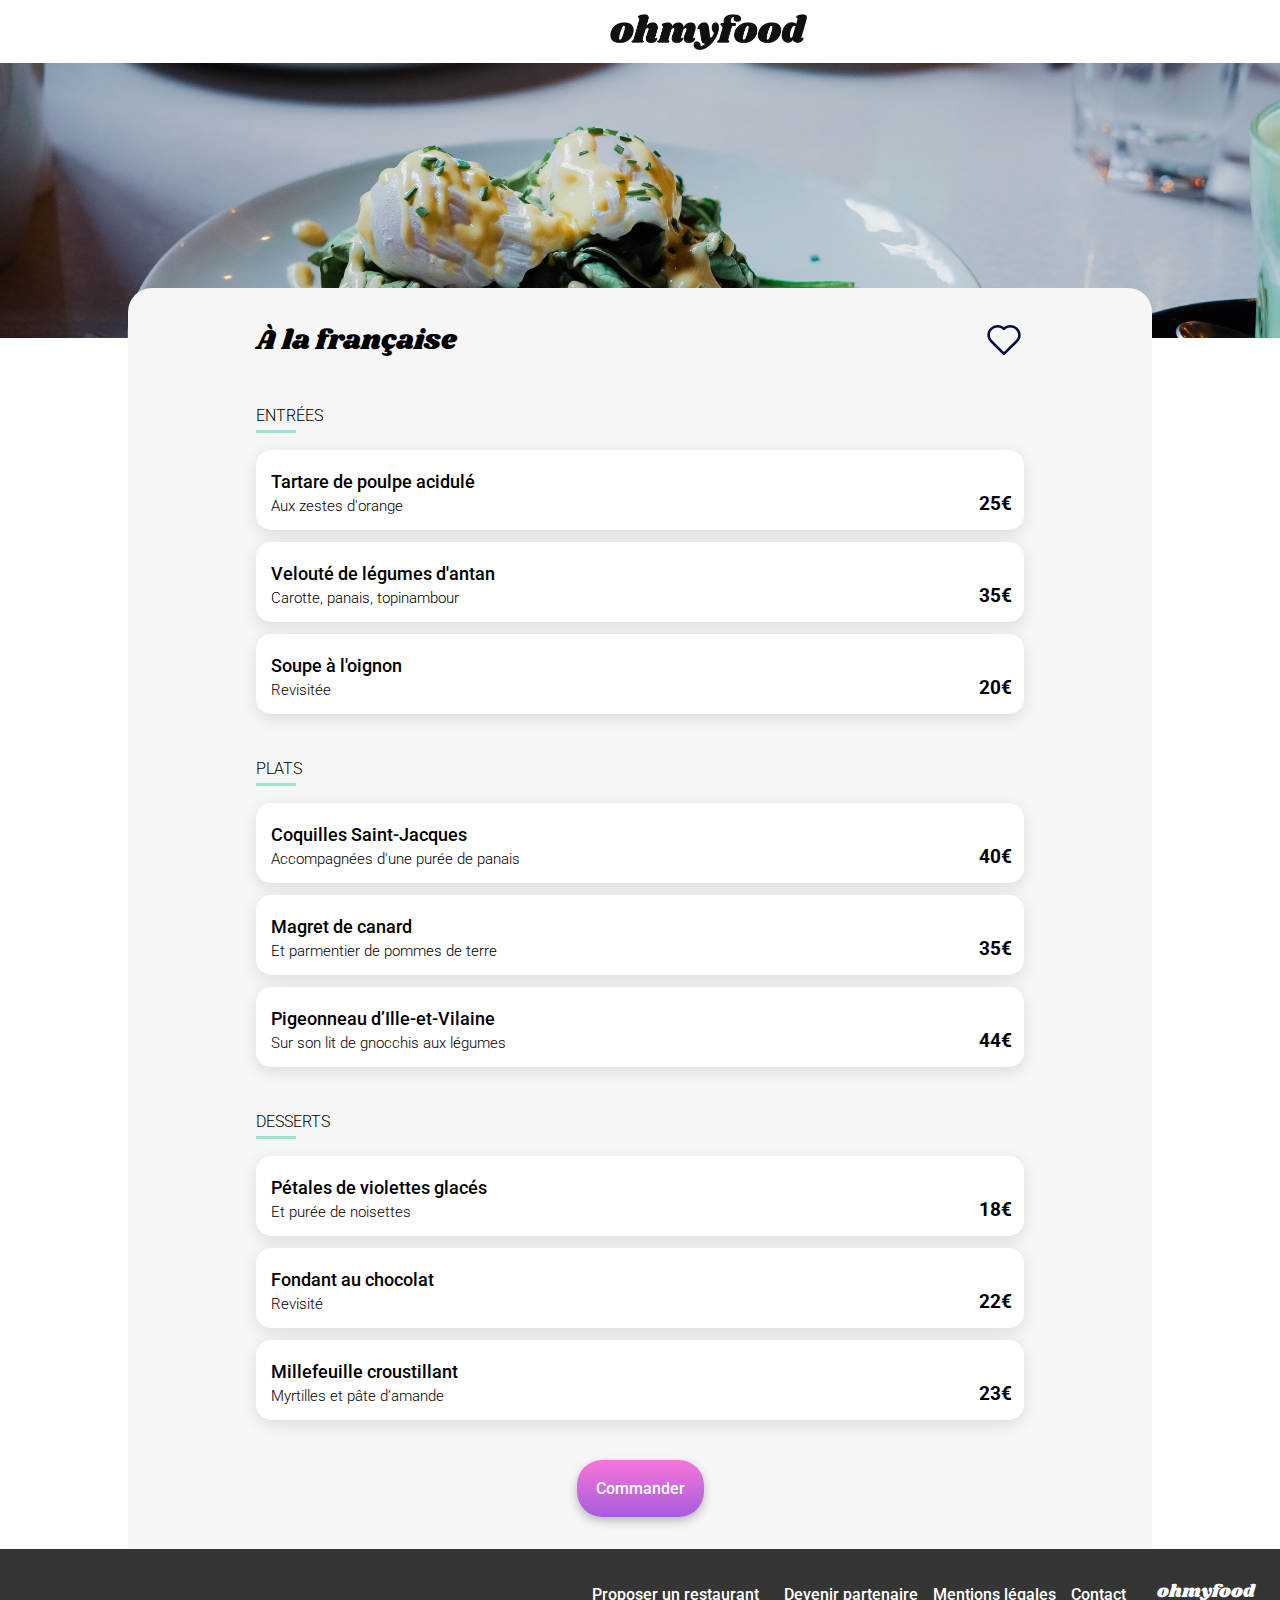
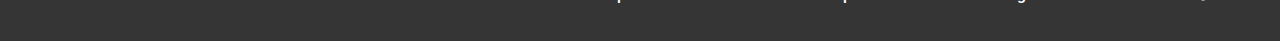
==== commit e98335a6: "add animation index.html" ====
--- a/restaurants/aLaFrançaise.html
+++ b/restaurants/aLaFrançaise.html
@@ -41,6 +41,7 @@
             alt="Logo ohmyfood"
           />
         </div>
+        <div class="menu_container-img2"></div>
       </header>
       <section class="menu_container">
         <div class="menu_container-img-2">
--- a/assets/styles.css
+++ b/assets/styles.css
@@ -23,8 +23,24 @@
   max-width: 375px;
   margin: 0 auto;
   box-sizing: border-box;
-}
-
+  z-index: 1;
+}
+
+.main-content {
+  max-width: 375px;
+  margin: 0 auto;
+  animation-name: forAnimation;
+  animation-duration: 8s;
+}
+
+@keyframes forAnimation {
+  0% {
+    position: relative;
+  }
+  100% {
+    position: absolute;
+  }
+}
 .btn {
   border: none;
   color: white;
@@ -43,7 +59,7 @@
 
 .btn:hover {
   transition: 1s;
-  opacity: 0.8;
+  opacity: 0.6;
 }
 
 .section_title {
@@ -58,6 +74,90 @@
 }
 
 /***********ACCUEIL**********/
+/**loader**/
+.loader_container {
+  position: absolute;
+  z-index: 2;
+  max-width: 375px;
+  margin: 0 auto;
+  width: 100%;
+  height: 100%;
+  animation-duration: 8s;
+  animation-name: loader_background;
+}
+
+/*animation de fond*/
+@keyframes loader_background {
+  from {
+    position: absolute;
+    background: linear-gradient(var(--secondary-color) -11.44%, var(--main-color) 123.93%);
+    opacity: 1;
+  }
+  20% {
+    position: absolute;
+    background: linear-gradient(var(--secondary-color) -11.44%, var(--main-color) 123.93%);
+    opacity: 1;
+  }
+  to {
+    background: linear-gradient(var(--secondary-color) -11.44%, var(--main-color) 123.93%);
+    opacity: 0;
+    visibility: hidden;
+  }
+}
+#loader_element-img {
+  width: 197px;
+  height: 36px;
+}
+
+.loader {
+  width: 15px;
+  aspect-ratio: 1;
+  border-radius: 50%;
+  animation: l5 1s infinite linear alternate;
+}
+
+@keyframes l5 {
+  0% {
+    box-shadow: 20px 0 #000, -20px 0 rgba(0, 0, 0, 0.1333333333);
+    background: #000;
+  }
+  33% {
+    box-shadow: 20px 0 #000, -20px 0 rgba(0, 0, 0, 0.1333333333);
+    background: rgba(0, 0, 0, 0.1333333333);
+  }
+  66% {
+    box-shadow: 20px 0 rgba(0, 0, 0, 0.1333333333), -20px 0 #000;
+    background: rgba(0, 0, 0, 0.1333333333);
+  }
+  100% {
+    box-shadow: 20px 0 rgba(0, 0, 0, 0.1333333333), -20px 0 #000;
+    background: #000;
+  }
+}
+/*animation logo et loader*/
+.loader_content {
+  padding: 25px;
+  animation-name: play;
+  animation-duration: 5s;
+  visibility: hidden;
+}
+
+.loader_element {
+  display: flex;
+  justify-content: center;
+  align-items: center;
+  flex-direction: column;
+  gap: 15px;
+}
+
+@keyframes play {
+  0% {
+    display: none;
+  }
+  100% {
+    visibility: visible;
+  }
+}
 /**Header**/
 .header {
   width: 100%;
@@ -189,6 +289,12 @@
   align-items: center;
   gap: 18px;
   box-sizing: border-box;
+}
+.section_restaurants-content-column {
+  gap: 18px;
+  display: flex;
+  flex-direction: column;
+  width: 100%;
 }
 .section_restaurants_card {
   cursor: pointer;
@@ -307,22 +413,37 @@
 /*image du restaurant la palette du gout*/
 .menu_container-img {
   background-image: url("../assets/images/restaurants/jay-wennington-N_Y88TWmGwA-unsplash.jpg");
-  background-size: contain;
-  /*image du restaurant la note enchantée*/
-  /*image du restaurant A la française*/
-  /*image du restaurant Le délice des sens*/
-}
-.menu_container-img-1 {
+  height: 275px;
+  background-size: cover;
+  width: 100%;
+  background-position: center;
+}
+
+/*image du restaurant la note enchantée*/
+.menu_container-img1 {
   background-image: url("../assets/images/restaurants/stil-u2Lp8tXIcjw-unsplash.jpg");
-  background-size: contain;
-}
-.menu_container-img-2 {
+  height: 275px;
+  background-size: cover;
+  width: 100%;
+  background-position: center;
+}
+
+/*image du restaurant a la française*/
+.menu_container-img2 {
   background-image: url("../assets/images/restaurants/toa-heftiba-DQKerTsQwi0-unsplash.jpg");
-  background-size: contain;
-}
-.menu_container-img-3 {
+  height: 275px;
+  background-size: cover;
+  width: 100%;
+  background-position: center;
+}
+
+/*image du restaurant le délice des sens*/
+.menu_container-img3 {
   background-image: url("../assets/images/restaurants/louis-hansel-shotsoflouis-qNBGVyOCY8Q-unsplash.jpg");
-  background-size: contain;
+  height: 275px;
+  background-size: cover;
+  width: 100%;
+  background-position: center;
 }
 
 /*Les boutons like*/
@@ -412,7 +533,8 @@
   padding: 15px;
   padding-top: 32px;
   padding-bottom: 40px;
-  margin-top: 200px;
+  margin: auto;
+  margin-top: -50px;
   /*entrées*/
   /*Plats*/
   /*Desserts*/
@@ -505,21 +627,75 @@
   justify-content: center;
   align-items: center;
   margin-right: -80px;
-  /*
-  background-color: var(--accent-color);
-  color: white;
-  border-radius: 0 15px 15px 0;
-
-  */
+  transition: 1s;
 }
 
 .menu_content-card:hover .menu_animation {
   margin-right: 0;
 }
 
-/*
-@media (min-width: 767.98px) {} 
-
-   transition: 1s;
+@media (max-width: 1440px) {
+  .main-container {
+    max-width: 1440px;
+  }
+  .main-content {
+    max-width: 1440px;
+  }
+  /*header*/
+  .header_container {
+    gap: 572px;
+    padding-left: 10px;
+  }
+  .section_fonction-container {
+    margin: 50px 180px;
+  }
+  .section_fonction-content {
+    display: flex;
+    flex-direction: row;
+    gap: 15px;
+  }
+  .section_restaurants {
+    padding: 30px 180px;
+    align-items: center;
+    box-sizing: border-box;
+  }
+  .section_restaurants-content {
+    display: flex;
+    align-items: flex-start;
+    width: 100%;
+  }
+  .section_restaurants-content-column {
+    gap: 100px;
+    flex-direction: row;
+    justify-content: space-between;
+    border: 2px solid palevioletred;
+  }
+  .menu_content {
+    width: 80%;
+    padding: 32px 10%;
+  }
+  /*footer*/
+  .footer_content {
+    padding: 30px 25px;
+    display: flex;
+    flex-direction: row-reverse;
+    gap: 16px;
+  }
+  .footer_content h2 {
     margin: 0;
-    margin-right: -80px;*//*# sourceMappingURL=styles.css.map */+  }
+  .footer_content ul {
+    display: flex;
+    justify-content: baseline;
+    gap: 15px;
+    margin-right: 15px;
+  }
+  .footer_content li a {
+    margin: 0;
+  }
+  .footer_menu {
+    display: flex;
+    flex-direction: row-reverse;
+    align-items: center;
+  }
+}/*# sourceMappingURL=styles.css.map */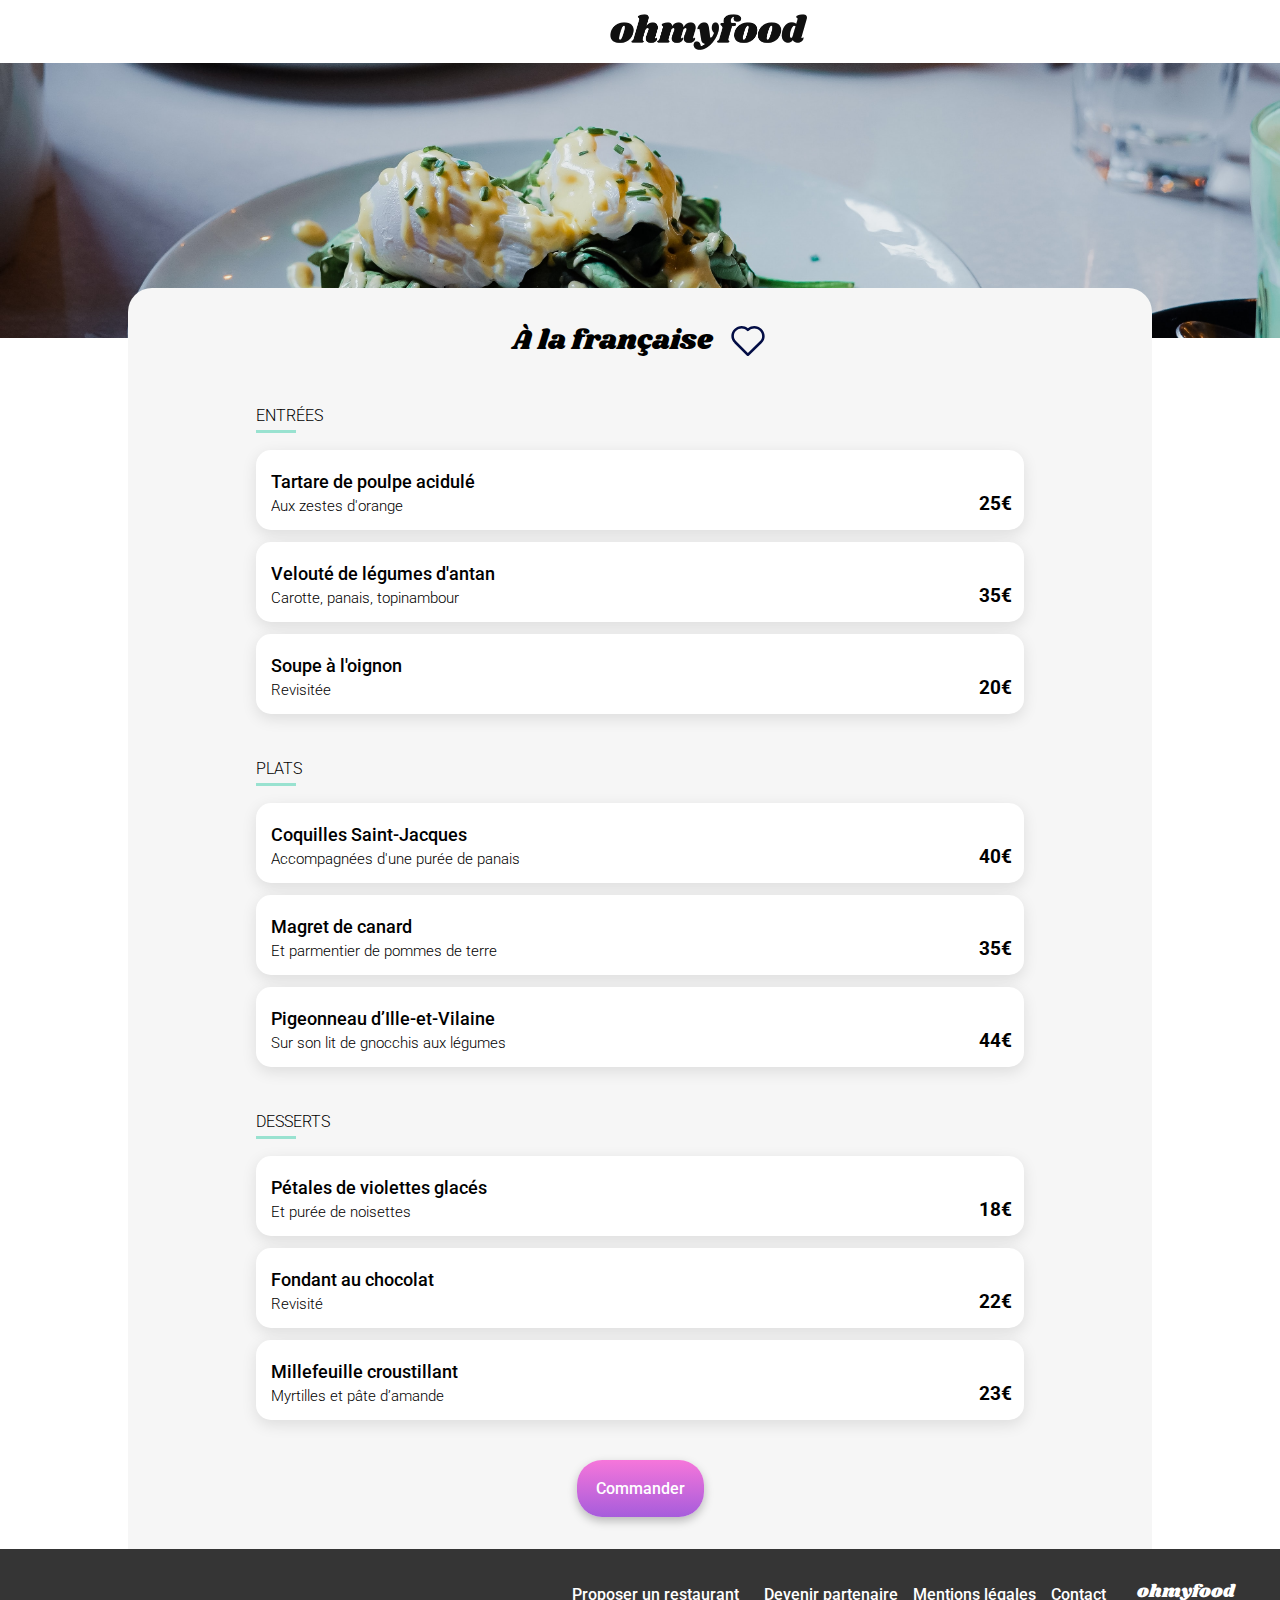
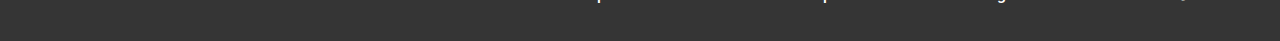
==== commit e997c74f: "ajout modifications animations et ReadMe" ====
--- a/restaurants/aLaFrançaise.html
+++ b/restaurants/aLaFrançaise.html
@@ -257,7 +257,7 @@
               ><a href="#">Devenir partenaire</a>
             </li>
             <li><a href="#">Mentions légales</a></li>
-            <li><a href="#">Contact</a></li>
+            <li><a href="mailto:contact@ohmyfood.fr">Contact</a></li>
           </ul>
         </div>
       </footer>
--- a/assets/styles.css
+++ b/assets/styles.css
@@ -30,7 +30,7 @@
   max-width: 375px;
   margin: 0 auto;
   animation-name: forAnimation;
-  animation-duration: 8s;
+  animation-duration: 3s;
 }
 
 @keyframes forAnimation {
@@ -81,8 +81,7 @@
   max-width: 375px;
   margin: 0 auto;
   width: 100%;
-  height: 100%;
-  animation-duration: 8s;
+  animation-duration: 3s;
   animation-name: loader_background;
 }
 
@@ -90,6 +89,8 @@
 @keyframes loader_background {
   from {
     position: absolute;
+    width: 100%;
+    height: 100%;
     background: linear-gradient(var(--secondary-color) -11.44%, var(--main-color) 123.93%);
     opacity: 1;
   }
@@ -101,6 +102,8 @@
   to {
     background: linear-gradient(var(--secondary-color) -11.44%, var(--main-color) 123.93%);
     opacity: 0;
+    width: 100%;
+    height: 100%;
     visibility: hidden;
   }
 }
@@ -138,7 +141,7 @@
 .loader_content {
   padding: 25px;
   animation-name: play;
-  animation-duration: 5s;
+  animation-duration: 2s;
   visibility: hidden;
 }
 
@@ -569,6 +572,8 @@
   display: flex;
   flex-direction: column;
   gap: 12px;
+  animation-name: opacityMenu;
+  animation-duration: 1s;
 }
 .menu_content-plats {
   width: 100%;
@@ -576,6 +581,8 @@
   display: flex;
   flex-direction: column;
   gap: 12px;
+  animation-name: opacityMenu1;
+  animation-duration: 2s;
 }
 .menu_content-desserts {
   width: 100%;
@@ -583,6 +590,8 @@
   display: flex;
   flex-direction: column;
   gap: 12px;
+  animation-name: opacityMenu2;
+  animation-duration: 3s;
 }
 .menu_content-name {
   overflow: hidden;
@@ -611,12 +620,50 @@
   margin: 0;
 }
 
-/*test*/
+/*animation pages restaurants*/
+@keyframes opacityMenu {
+  0% {
+    opacity: 0;
+  }
+  10% {
+    color: var(--accent-color);
+  }
+  100% {
+    opacity: 1;
+  }
+}
+@keyframes opacityMenu1 {
+  0% {
+    opacity: 0;
+  }
+  35% {
+    opacity: 0;
+  }
+  50% {
+    color: var(--accent-color);
+  }
+  100% {
+    opacity: 1;
+  }
+}
+@keyframes opacityMenu2 {
+  0% {
+    opacity: 0;
+  }
+  65% {
+    opacity: 0;
+  }
+  70% {
+    color: var(--accent-color);
+  }
+  100% {
+    opacity: 1;
+  }
+}
 .menu_content-card-title {
   overflow: hidden;
 }
 
-/*test*/
 /*Animations pour selectionner les plats*/
 .menu_animation {
   background-color: var(--accent-color);
@@ -641,11 +688,21 @@
   .main-content {
     max-width: 1440px;
   }
+  /*animation*/
+  .loader_container {
+    max-width: 1440px;
+  }
+  /**/
   /*header*/
   .header_container {
     gap: 572px;
     padding-left: 10px;
   }
+  .menu_content-like {
+    justify-content: center;
+    align-items: center;
+    gap: 15px;
+  }
   .section_fonction-container {
     margin: 50px 180px;
   }
@@ -668,7 +725,6 @@
     gap: 100px;
     flex-direction: row;
     justify-content: space-between;
-    border: 2px solid palevioletred;
   }
   .menu_content {
     width: 80%;
@@ -683,6 +739,7 @@
   }
   .footer_content h2 {
     margin: 0;
+    padding-right: 20px;
   }
   .footer_content ul {
     display: flex;
